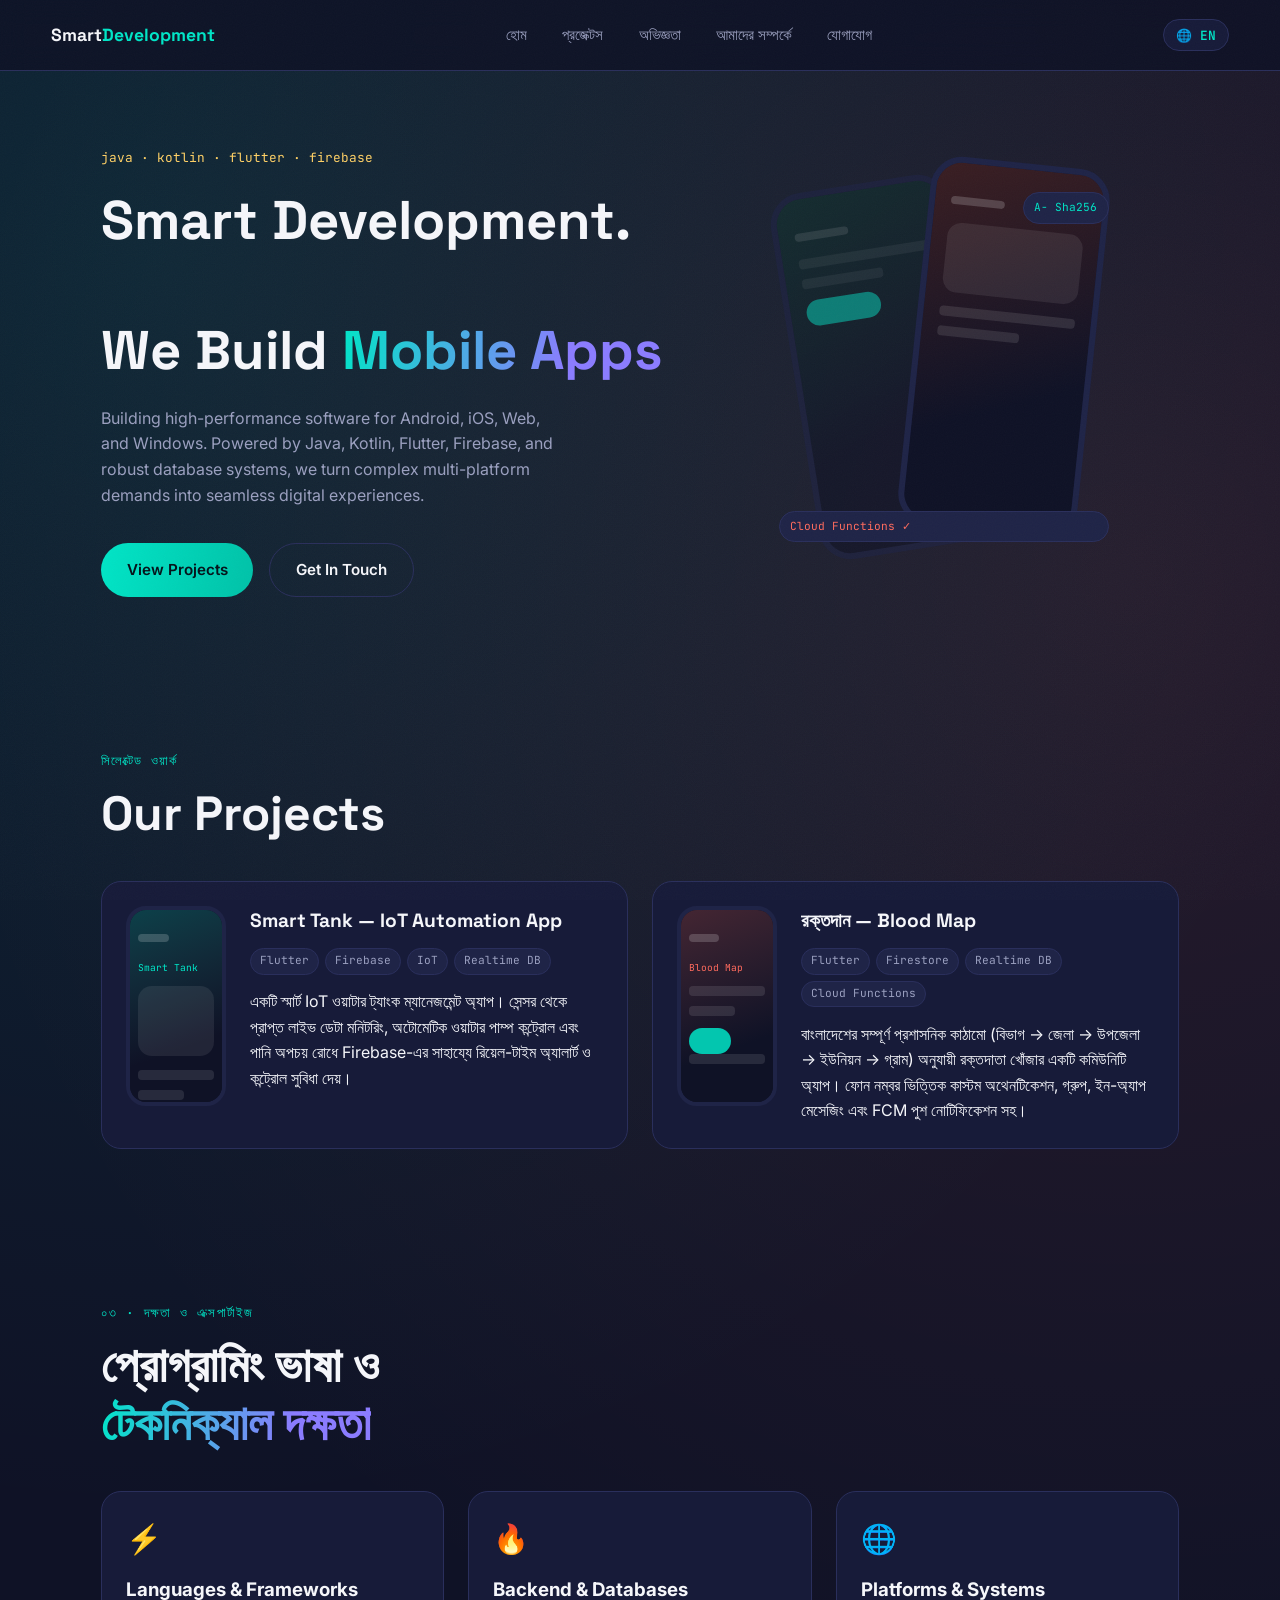
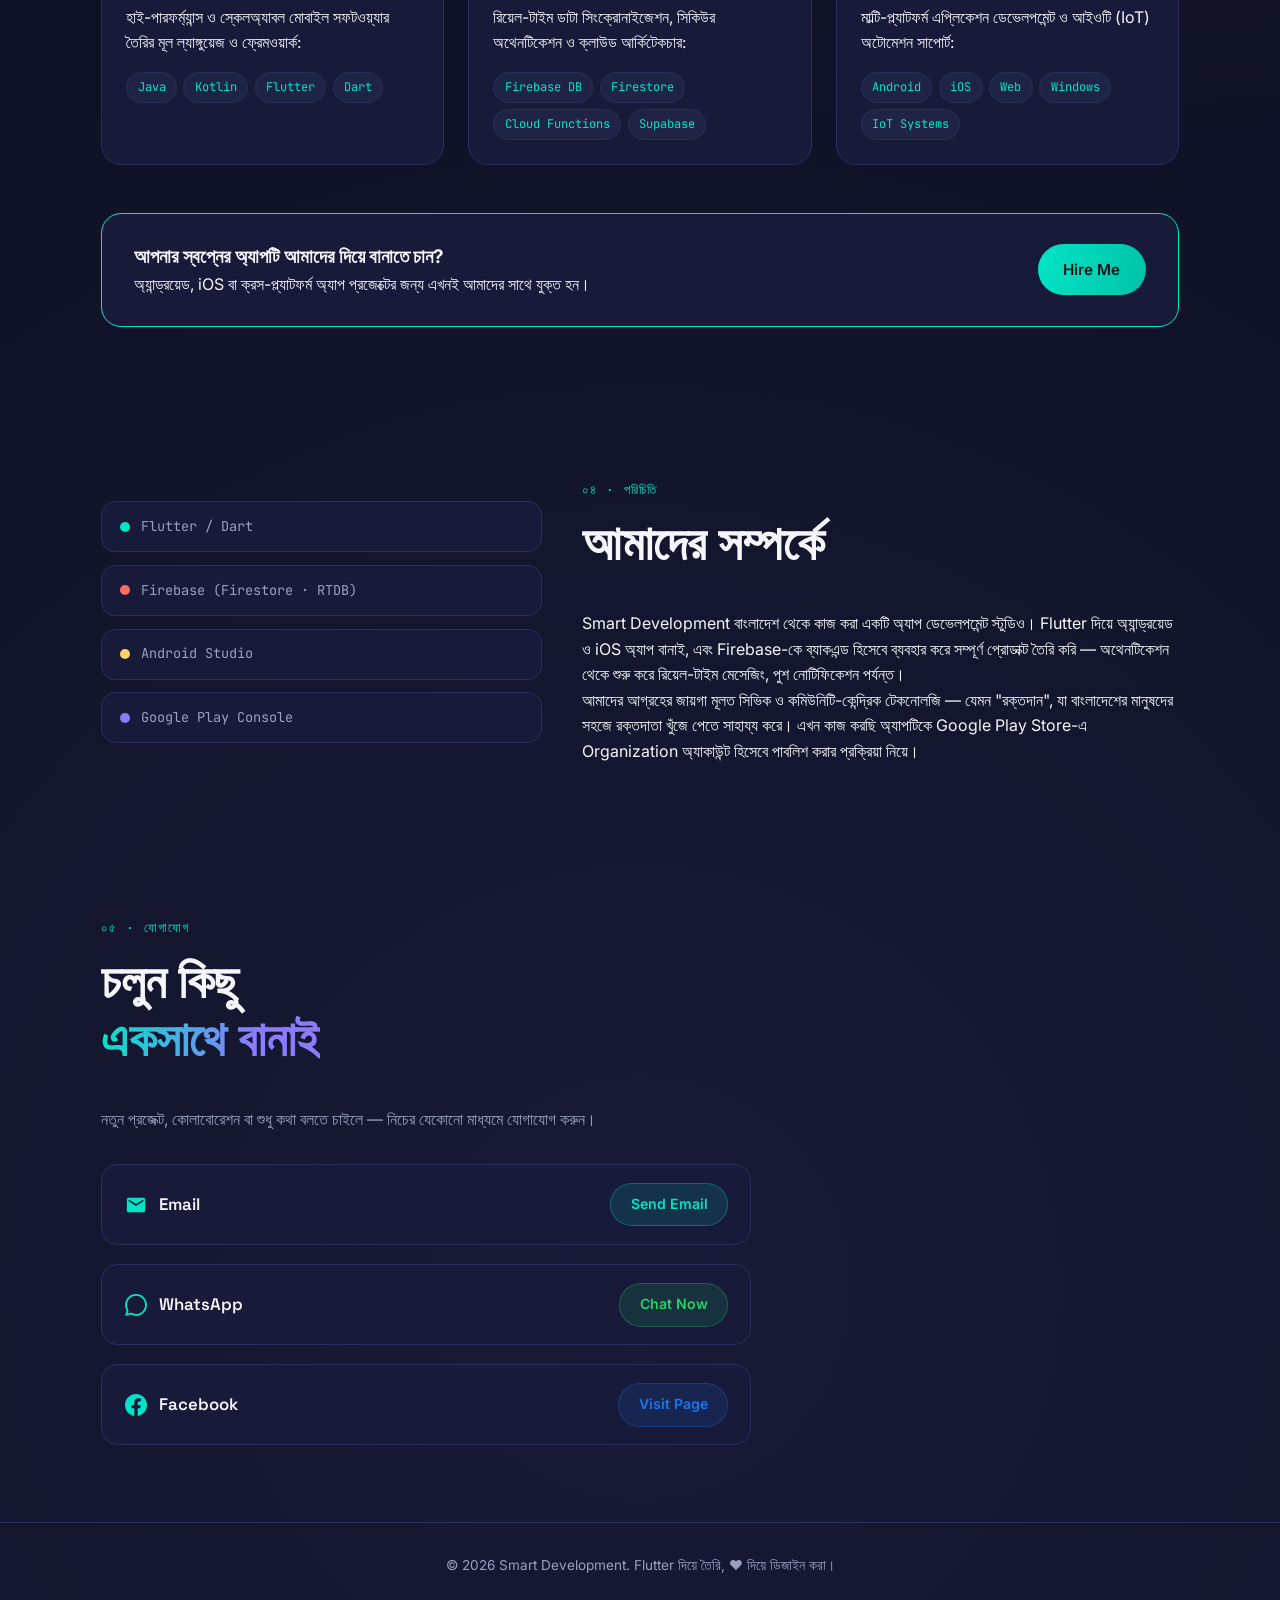
==== index.html @ 208fe7dd "Add files via upload first file upload" ====
<!DOCTYPE html>
<html lang="bn">
<head>
  <meta charset="UTF-8">
  <meta name="viewport" content="width=device-width, initial-scale=1, maximum-scale=5">
  <title>Smart Development — Flutter &amp; Mobile App Studio</title>
  <meta name="description" content="Smart Development builds Flutter apps for Android &amp; iOS with Firebase backends — including রক্তদান, a civic blood-donation app for Bangladesh.">
  
  <link rel="preconnect" href="https://fonts.googleapis.com">
  <link rel="preconnect" href="https://fonts.gstatic.com" crossorigin>
  <link href="https://fonts.googleapis.com/css2?family=Inter:wght@400;500;600&family=JetBrains+Mono:wght@400;600&family=Space+Grotesk:wght@600;700&display=swap" rel="stylesheet">
  
  <link rel="stylesheet" href="style.css">
</head>
<body>
  <div class="noise-overlay" aria-hidden="true"></div>

  <header class="site-header">
    <a href="#home" class="logo">Smart<span>Development</span></a>
    
    <nav class="nav" id="nav">
      <a href="#home" data-en="Home" data-bn="হোম">Home</a>
      <a href="#projects" data-en="Projects" data-bn="প্রজেক্টস">Projects</a>
      <a href="#experience" data-en="Experience" data-bn="অভিজ্ঞতা">Experience</a>
      <a href="#about" data-en="About" data-bn="আমাদের সম্পর্কে">About</a>
      <a href="#contact" data-en="Contact" data-bn="যোগাযোগ">Contact</a>
    </nav>

    <div class="header-actions">
      <button class="lang-btn" id="langToggle" aria-label="Toggle Language">
        🌐 <span id="langCode">BN</span>
      </button>
      <button class="nav-toggle" id="navToggle" aria-label="Open menu" aria-expanded="false">
        <span></span>
        <span></span>
        <span></span>
      </button>
    </div>
  </header>

  <main id="main-content">

    <section class="hero" id="home">
      <div class="hero-text">
        <p class="eyebrow">java · kotlin · flutter · firebase</p>
        <h1 data-en="Smart Development.&lt;br&gt;&lt;br&gt;We Build &lt;span class=&quot;accent-text&quot;&gt;Mobile Apps&lt;/span&gt;" data-bn="Smart Development.&lt;br&gt;&lt;br&gt;We Build &lt;span class=&quot;accent-text&quot;&gt;Mobile Apps&lt;/span&gt;">Smart Development.<br><br>We Build <span class="accent-text">Mobile Apps</span></h1>
        <p class="hero-sub" data-en="Building high-performance software for Android, iOS, Web, and Windows. Powered by Java, Kotlin, Flutter, Firebase, and robust database systems, we turn complex multi-platform demands into seamless digital experiences." data-bn="Building high-performance software for Android, iOS, Web, and Windows. Powered by Java, Kotlin, Flutter, Firebase, and robust database systems, we turn complex multi-platform demands into seamless digital experiences.">Building high-performance software for Android, iOS, Web, and Windows. Powered by Java, Kotlin, Flutter, Firebase, and robust database systems, we turn complex multi-platform demands into seamless digital experiences.</p>
        <div class="hero-cta">
          <a href="#projects" class="btn btn-primary" data-en="View Projects" data-bn="View Projects">View Projects</a>
          <a href="#contact" class="btn btn-ghost" data-en="Get In Touch" data-bn="Get In Touch">Get In Touch</a>
        </div>
      </div>

      <div class="hero-visual" aria-hidden="true">
        <div class="phone phone-back">
          <div class="phone-screen screen-teal">
            <div class="app-topbar"></div>
            <div class="app-row"></div>
            <div class="app-row short"></div>
            <div class="app-pill"></div>
          </div>
        </div>
        <div class="phone phone-front">
          <div class="phone-notch"></div>
          <div class="phone-screen screen-coral">
            <div class="app-topbar"></div>
            <div class="app-card"></div>
            <div class="app-row"></div>
            <div class="app-row short"></div>
          </div>
        </div>
        <div class="code-chip">A- Sha256</div>
        <div class="code-chip chip-2">Cloud Functions ✓</div>
      </div>
    </section>

    <section class="projects" id="projects">
      <p class="section-eyebrow" data-en="FEATURED WORK" data-bn="সিলেক্টেড ওয়ার্ক">সিলেক্টেড ওয়ার্ক</p>
      <h2 class="section-title" data-en="Our Projects" data-bn="Our Projects">Our Projects</h2>

      <div class="project-grid">
        <article class="project-card">
          <div class="project-phone" style="--tint:#00E5C7;">
            <div class="phone-notch small"></div>
            <div class="phone-screen">
              <div class="app-topbar"></div>
              <div class="app-title">Smart Tank</div>
              <div class="app-card"></div>
              <div class="app-row"></div>
              <div class="app-row short"></div>
            </div>
          </div>
          <div class="project-info">
            <h3>Smart Tank — IoT Automation App</h3>
            <p class="project-tags"><span>Flutter</span><span>Firebase</span><span>IoT</span><span>Realtime DB</span></p>
            <p data-en="A smart IoT water tank management app featuring live data monitoring, automatic water pump control, and real-time alerts." data-bn="একটি স্মার্ট IoT ওয়াটার ট্যাংক ম্যানেজমেন্ট অ্যাপ। সেন্সর থেকে প্রাপ্ত লাইভ ডেটা মনিটরিং, অটোমেটিক ওয়াটার পাম্প কন্ট্রোল এবং পানি অপচয় রোধে Firebase-এর সাহায্যে রিয়েল-টাইম অ্যালার্ট ও কন্ট্রোল সুবিধা দেয়।">একটি স্মার্ট IoT ওয়াটার ট্যাংক ম্যানেজমেন্ট অ্যাপ। সেন্সর থেকে প্রাপ্ত লাইভ ডেটা মনিটরিং, অটোমেটিক ওয়াটার পাম্প কন্ট্রোল এবং পানি অপচয় রোধে Firebase-এর সাহায্যে রিয়েল-টাইম অ্যালার্ট ও কন্ট্রোল সুবিধা দেয়।</p>
          </div>
        </article>

        <article class="project-card">
          <div class="project-phone" style="--tint:#FF6B5E;">
            <div class="phone-notch small"></div>
            <div class="phone-screen">
              <div class="app-topbar"></div>
              <div class="app-title">Blood Map</div>
              <div class="app-row"></div>
              <div class="app-row short"></div>
              <div class="app-pill"></div>
              <div class="app-row"></div>
            </div>
          </div>
          <div class="project-info">
            <h3>রক্তদান — Blood Map</h3>
            <p class="project-tags"><span>Flutter</span><span>Firestore</span><span>Realtime DB</span><span>Cloud Functions</span></p>
            <p data-en="A community blood donor finding app for Bangladesh with custom authentication and FCM push notifications." data-bn="বাংলাদেশের সম্পূর্ণ প্রশাসনিক কাঠামো (বিভাগ → জেলা → উপজেলা → ইউনিয়ন → গ্রাম) অনুযায়ী রক্তদাতা খোঁজার একটি কমিউনিটি অ্যাপ। ফোন নম্বর ভিত্তিক কাস্টম অথেনটিকেশন, গ্রুপ, ইন-অ্যাপ মেসেজিং এবং FCM পুশ নোটিফিকেশন সহ।">বাংলাদেশের সম্পূর্ণ প্রশাসনিক কাঠামো (বিভাগ → জেলা → উপজেলা → ইউনিয়ন → গ্রাম) অনুযায়ী রক্তদাতা খোঁজার একটি কমিউনিটি অ্যাপ। ফোন নম্বর ভিত্তিক কাস্টম অথেনটিকেশন, গ্রুপ, ইন-অ্যাপ মেসেজিং এবং FCM পুশ নোটিফিকেশন সহ।</p>
          </div>
        </article>
      </div>
    </section>

    <section class="experience" id="experience">
      <p class="section-eyebrow" data-en="OUR EXPERTISE" data-bn="০৩ · দক্ষতা ও এক্সপার্টাইজ">০৩ · দক্ষতা ও এক্সপার্টাইজ</p>
      <h2 class="section-title" data-en="Languages &amp; &lt;span class=&quot;accent-text&quot;&gt;Technical Skills&lt;/span&gt;" data-bn="প্রোগ্রামিং ভাষা ও &lt;br&gt;&lt;span class=&quot;accent-text&quot;&gt;টেকনিক্যাল দক্ষতা&lt;/span&gt;">প্রোগ্রামিং ভাষা ও <br><span class="accent-text">টেকনিক্যাল দক্ষতা</span></h2>

      <div class="skills-grid">
        <div class="skill-card">
          <div class="skill-icon">⚡</div>
          <h3>Languages &amp; Frameworks</h3>
          <p data-en="Core languages and frameworks for building high-performance, scalable mobile software:" data-bn="হাই-পারফর্ম্যান্স ও স্কেলঅ্যাবল মোবাইল সফটওয়্যার তৈরির মূল ল্যাঙ্গুয়েজ ও ফ্রেমওয়ার্ক:">হাই-পারফর্ম্যান্স ও স্কেলঅ্যাবল মোবাইল সফটওয়্যার তৈরির মূল ল্যাঙ্গুয়েজ ও ফ্রেমওয়ার্ক:</p>
          <div class="skill-tags">
            <span>Java</span>
            <span>Kotlin</span>
            <span>Flutter</span>
            <span>Dart</span>
          </div>
        </div>

        <div class="skill-card">
          <div class="skill-icon">🔥</div>
          <h3>Backend &amp; Databases</h3>
          <p data-en="Real-time data synchronization, secure authentication, and cloud architecture:" data-bn="রিয়েল-টাইম ডাটা সিংক্রোনাইজেশন, সিকিউর অথেনটিকেশন ও ক্লাউড আর্কিটেকচার:">রিয়েল-টাইম ডাটা সিংক্রোনাইজেশন, সিকিউর অথেনটিকেশন ও ক্লাউড আর্কিটেকচার:</p>
          <div class="skill-tags">
            <span>Firebase DB</span>
            <span>Firestore</span>
            <span>Cloud Functions</span>
            <span>Supabase</span>
          </div>
        </div>

        <div class="skill-card">
          <div class="skill-icon">🌐</div>
          <h3>Platforms &amp; Systems</h3>
          <p data-en="Multi-platform application development and IoT automation support:" data-bn="মাল্টি-প্ল্যাটফর্ম এপ্লিকেশন ডেভেলপমেন্ট ও আইওটি (IoT) অটোমেশন সাপোর্ট:">মাল্টি-প্ল্যাটফর্ম এপ্লিকেশন ডেভেলপমেন্ট ও আইওটি (IoT) অটোমেশন সাপোর্ট:</p>
          <div class="skill-tags">
            <span>Android</span>
            <span>iOS</span>
            <span>Web</span>
            <span>Windows</span>
            <span>IoT Systems</span>
          </div>
        </div>
      </div>

      <div class="hire-banner">
        <div class="hire-content">
          <h3 data-en="Want to build your dream app with us?" data-bn="আপনার স্বপ্নের অ্যাপটি আমাদের দিয়ে বানাতে চান?">আপনার স্বপ্নের অ্যাপটি আমাদের দিয়ে বানাতে চান?</h3>
          <p data-en="Connect with us today for Android, iOS, or cross-platform projects." data-bn="অ্যান্ড্রয়েড, iOS বা ক্রস-প্ল্যাটফর্ম অ্যাপ প্রজেক্টের জন্য এখনই আমাদের সাথে যুক্ত হন।">অ্যান্ড্রয়েড, iOS বা ক্রস-প্ল্যাটফর্ম অ্যাপ প্রজেক্টের জন্য এখনই আমাদের সাথে যুক্ত হন।</p>
        </div>
        <a href="mailto:smartstudio.support@gmail.com?subject=Project%20Inquiry%20-%20Smart%20Development" class="btn btn-primary hire-btn" data-en="Hire Me" data-bn="Hire Me">
          Hire Me
        </a>
      </div>
    </section>

    <section class="about" id="about">
      <div class="about-grid">
        <div class="about-visual" aria-hidden="true">
          <div class="stack-card"><span class="stack-dot" style="background:#00E5C7"></span> Flutter / Dart</div>
          <div class="stack-card"><span class="stack-dot" style="background:#FF6B5E"></span> Firebase (Firestore · RTDB)</div>
          <div class="stack-card"><span class="stack-dot" style="background:#FFD166"></span> Android Studio</div>
          <div class="stack-card"><span class="stack-dot" style="background:#8B7CFF"></span> Google Play Console</div>
        </div>
        <div class="about-text">
          <p class="section-eyebrow" data-en="ABOUT US" data-bn="০৪ · পরিচিতি">০৪ · পরিচিতি</p>
          <h2 class="section-title" data-en="About Us" data-bn="আমাদের সম্পর্কে">আমাদের সম্পর্কে</h2>
          <p data-en="Smart Development is an app development studio based in Bangladesh. We build Android and iOS apps with Flutter and Firebase." data-bn="Smart Development বাংলাদেশ থেকে কাজ করা একটি অ্যাপ ডেভেলপমেন্ট স্টুডিও। Flutter দিয়ে অ্যান্ড্রয়েড ও iOS অ্যাপ বানাই, এবং Firebase-কে ব্যাকএন্ড হিসেবে ব্যবহার করে সম্পূর্ণ প্রোডাক্ট তৈরি করি — অথেনটিকেশন থেকে শুরু করে রিয়েল-টাইম মেসেজিং, পুশ নোটিফিকেশন পর্যন্ত।">Smart Development বাংলাদেশ থেকে কাজ করা একটি অ্যাপ ডেভেলপমেন্ট স্টুডিও। Flutter দিয়ে অ্যান্ড্রয়েড ও iOS অ্যাপ বানাই, এবং Firebase-কে ব্যাকএন্ড হিসেবে ব্যবহার করে সম্পূর্ণ প্রোডাক্ট তৈরি করি — অথেনটিকেশন থেকে শুরু করে রিয়েল-টাইম মেসেজিং, পুশ নোটিফিকেশন পর্যন্ত।</p>
          <p data-en="Our primary focus lies in civic and community-centric technologies — such as 'Roktodan'." data-bn="আমাদের আগ্রহের জায়গা মূলত সিভিক ও কমিউনিটি-কেন্দ্রিক টেকনোলজি — যেমন &quot;রক্তদান&quot;, যা বাংলাদেশের মানুষদের সহজে রক্তদাতা খুঁজে পেতে সাহায্য করে। এখন কাজ করছি অ্যাপটিকে Google Play Store-এ Organization অ্যাকাউন্ট হিসেবে পাবলিশ করার প্রক্রিয়া নিয়ে।">আমাদের আগ্রহের জায়গা মূলত সিভিক ও কমিউনিটি-কেন্দ্রিক টেকনোলজি — যেমন "রক্তদান", যা বাংলাদেশের মানুষদের সহজে রক্তদাতা খুঁজে পেতে সাহায্য করে। এখন কাজ করছি অ্যাপটিকে Google Play Store-এ Organization অ্যাকাউন্ট হিসেবে পাবলিশ করার প্রক্রিয়া নিয়ে।</p>
        </div>
      </div>
    </section>

    <section class="contact" id="contact">
      <p class="section-eyebrow" data-en="GET IN TOUCH" data-bn="০৫ · যোগাযোগ">০৫ · যোগাযোগ</p>
      <h2 class="section-title" data-en="Let’s Build Something &lt;br&gt;&lt;span class=&quot;accent-text&quot;&gt;Together&lt;/span&gt;" data-bn="চলুন কিছু&lt;br&gt;&lt;span class=&quot;accent-text&quot;&gt;একসাথে বানাই&lt;/span&gt;">চলুন কিছু<br><span class="accent-text">একসাথে বানাই</span></h2>
      <p class="contact-sub" data-en="Got a new project, collaboration idea, or just want to say hi? Feel free to reach out via any channel below." data-bn="নতুন প্রজেক্ট, কোলাবোরেশন বা শুধু কথা বলতে চাইলে — নিচের যেকোনো মাধ্যমে যোগাযোগ করুন।">নতুন প্রজেক্ট, কোলাবোরেশন বা শুধু কথা বলতে চাইলে — নিচের যেকোনো মাধ্যমে যোগাযোগ করুন।</p>

      <div class="contact-links">
        <div class="contact-card">
          <div class="contact-info">
            <svg class="contact-icon" viewBox="0 0 24 24"><path d="M20 4H4c-1.1 0-1.99.9-1.99 2L2 18c0 1.1.9 2 2 2h16c1.1 0 2-.9 2-2V6c0-1.1-.9-2-2-2zm0 4l-8 5-8-5V6l8 5 8-5v2z"/></svg>
            <span>Email</span>
          </div>
          <a href="mailto:smartstudio.support@gmail.com" class="action-btn email-btn" target="_blank" rel="noopener">
            Send Email
          </a>
        </div>

        <div class="contact-card">
          <div class="contact-info">
            <svg class="contact-icon" viewBox="0 0 24 24"><path d="M.057 24l1.687-6.163c-1.041-1.804-1.588-3.849-1.587-5.946.003-6.556 5.338-11.891 11.893-11.891 3.181.001 6.167 1.24 8.413 3.488 2.245 2.248 3.481 5.236 3.48 8.414-.003 6.557-5.338 11.892-11.893 11.892-1.99-.001-3.951-.5-5.688-1.448l-6.305 1.654zm6.597-3.807c1.676.995 3.276 1.591 5.392 1.592 5.448 0 9.886-4.434 9.889-9.885.002-5.462-4.415-9.89-9.881-9.892-5.452 0-9.887 4.434-9.889 9.884-.001 2.225.651 3.891 1.746 5.634l-.999 3.648 3.842-1.001z"/></svg>
            <span>WhatsApp</span>
          </div>
          <a href="https://wa.me/8801729418054" class="action-btn wa-btn" target="_blank" rel="noopener">
            Chat Now
          </a>
        </div>

        <div class="contact-card">
          <div class="contact-info">
            <svg class="contact-icon" viewBox="0 0 24 24"><path d="M24 12.073c0-6.627-5.373-12-12-12s-12 5.373-12 12c0 5.99 4.388 10.954 10.125 11.854v-8.385H7.078v-3.47h3.047V9.43c0-3.007 1.792-4.669 4.533-4.669 1.312 0 2.686.235 2.686.235v2.953H15.83c-1.491 0-1.956.925-1.956 1.874v2.25h3.328l-.532 3.47h-2.796v8.385C19.612 23.027 24 18.062 24 12.073z"/></svg>
            <span>Facebook</span>
          </div>
          <a href="https://www.facebook.com/share/1EYx3hFNJM/" class="action-btn fb-btn" target="_blank" rel="noopener">
            Visit Page
          </a>
        </div>
      </div>
    </section>

  </main>

  <footer class="site-footer">
    <p>© <span id="year">2026</span> Smart Development. Flutter দিয়ে তৈরি, ❤️ দিয়ে ডিজাইন করা।</p>
  </footer>

  <script src="script.js"></script>
</body>
</html>
---- style.css ----
:root {
  --bg: #0F1226;
  --surface: #171B39;
  --surface-2: #1F2447;
  --border: #2A2F5C;
  --teal: #00E5C7;
  --coral: #FF6B5E;
  --amber: #FFD166;
  --purple: #8B7CFF;
  --text: #F5F6FA;
  --text-muted: #9BA0C0;
  --font-display: 'Space Grotesk', sans-serif;
  --font-body: 'Inter', sans-serif;
  --font-mono: 'JetBrains Mono', monospace;
  --max-width: 1180px;
  --radius: 20px;
}

* { box-sizing: border-box; margin: 0; padding: 0; }
html { scroll-behavior: smooth; overflow-x: hidden; }

body {
  background: var(--bg);
  color: var(--text);
  font-family: var(--font-body);
  line-height: 1.6;
  overflow-x: hidden;
  width: 100%;
  background-image:
    radial-gradient(circle at 12% 8%, rgba(0,229,199,0.10), transparent 40%),
    radial-gradient(circle at 88% 18%, rgba(255,107,94,0.10), transparent 42%),
    radial-gradient(circle at 50% 90%, rgba(139,124,255,0.08), transparent 45%);
}

a { color: inherit; text-decoration: none; }
::selection { background: var(--teal); color: var(--bg); }

.noise-overlay {
  position: fixed; inset: 0; pointer-events: none; z-index: 999; opacity: 0.025;
  background-image: url("data:image/svg+xml,%3Csvg xmlns='http://www.w3.org/2000/svg' width='100' height='100'%3E%3Cfilter id='n'%3E%3CfeTurbulence type='fractalNoise' baseFrequency='0.9' numOctaves='2' stitchTiles='stitch'/%3E%3C/filter%3E%3Crect width='100%25' height='100%25' filter='url(%23n)'/%3E%3C/svg%3E");
}

.section-eyebrow { font-family: var(--font-mono); font-size: 0.8rem; letter-spacing: 0.08em; color: var(--teal); margin-bottom: 0.9rem; }
.section-title { font-family: var(--font-display); font-weight: 700; font-size: clamp(1.8rem, 4.2vw, 3rem); line-height: 1.2; margin-bottom: 2.4rem; }
.accent-text { background: linear-gradient(100deg, var(--teal), var(--purple) 70%); -webkit-background-clip: text; background-clip: text; color: transparent; }

/* HEADER */
.site-header {
  position: sticky; top: 0; z-index: 100; display: flex; align-items: center; justify-content: space-between;
  padding: 1.2rem clamp(1rem, 4vw, 4rem); background: rgba(15, 18, 38, 0.85); backdrop-filter: blur(14px); border-bottom: 1px solid var(--border);
}
.logo { font-family: var(--font-display); font-weight: 700; font-size: clamp(0.95rem, 3vw, 1.1rem); }
.logo span { color: var(--teal); }
.nav { display: flex; gap: 2.2rem; }
.nav a { font-size: 0.95rem; color: var(--text-muted); transition: color 0.2s; }
.nav a:hover { color: var(--text); }

.header-actions { display: flex; align-items: center; gap: 0.75rem; }
.lang-btn {
  background: var(--surface); border: 1px solid var(--border); color: var(--teal);
  font-family: var(--font-mono); font-size: 0.8rem; font-weight: 600; padding: 0.4rem 0.75rem; border-radius: 100px; cursor: pointer;
}
.nav-toggle {
  display: none; flex-direction: column; justify-content: center; gap: 5px; width: 38px; height: 38px; background: none; border: 1px solid var(--border); border-radius: 10px; cursor: pointer;
}
.nav-toggle span { display: block; width: 18px; height: 2px; margin: 0 auto; background: var(--text); }

/* HERO */
.hero { display: grid; grid-template-columns: 1.1fr 0.9fr; align-items: center; gap: 2rem; max-width: var(--max-width); margin: 0 auto; padding: clamp(2.5rem, 6vw, 6rem) clamp(1rem, 4vw, 4rem); }
.eyebrow { font-family: var(--font-mono); font-size: 0.8rem; color: var(--amber); margin-bottom: 1.2rem; }
.hero h1 { font-family: var(--font-display); font-weight: 700; font-size: clamp(1.8rem, 4.5vw, 3.4rem); line-height: 1.2; margin-bottom: 1.4rem; }
.hero-sub { color: var(--text-muted); font-size: 1rem; max-width: 46ch; margin-bottom: 2.2rem; }
.hero-cta { display: flex; gap: 1rem; flex-wrap: wrap; }

.btn { display: inline-flex; align-items: center; justify-content: center; padding: 0.85rem 1.6rem; border-radius: 100px; font-weight: 600; font-size: 0.95rem; }
.btn-primary { background: linear-gradient(100deg, var(--teal), #00c2a8); color: #05131A; }
.btn-ghost { border: 1px solid var(--border); color: var(--text); }

.hero-visual { position: relative; height: 420px; width: 100%; max-width: 320px; justify-self: center; }
.phone { position: absolute; width: 180px; height: 370px; border-radius: 32px; background: var(--surface); border: 6px solid var(--surface-2); overflow: hidden; }
.phone-back { top: 20px; left: 10px; transform: rotate(-9deg); opacity: 0.55; }
.phone-front { top: 0; right: 10px; transform: rotate(6deg); }
.phone-notch { position: absolute; top: 10px; left: 50%; transform: translateX(-50%); width: 60px; height: 16px; background: var(--surface-2); border-radius: 100px; }
.phone-screen { position: absolute; inset: 0; padding: 34px 16px 16px; }
.screen-teal { background: linear-gradient(160deg, #10362F, #0F1226 65%); }
.screen-coral { background: linear-gradient(160deg, #3A1E22, #0F1226 65%); }
.app-topbar { width: 40%; height: 8px; border-radius: 4px; background: rgba(255,255,255,0.18); margin-bottom: 18px; }
.app-row { width: 100%; height: 10px; border-radius: 4px; background: rgba(255,255,255,0.10); margin-bottom: 10px; }
.app-row.short { width: 60%; }
.app-pill { width: 55%; height: 26px; border-radius: 100px; background: var(--teal); opacity: 0.85; margin-top: 12px; }
.app-card { width: 100%; height: 70px; border-radius: 14px; background: rgba(255,255,255,0.08); margin-bottom: 14px; }
.code-chip { position: absolute; font-family: var(--font-mono); font-size: 0.7rem; background: var(--surface-2); border: 1px solid var(--border); padding: 0.35rem 0.65rem; border-radius: 100px; color: var(--teal); top: 30px; right: -5px; }
.chip-2 { top: auto; bottom: 40px; left: -5px; color: var(--coral); }

/* SECTIONS */
.projects, .experience, .about, .contact { max-width: var(--max-width); margin: 0 auto; padding: clamp(2.5rem, 6vw, 5rem) clamp(1rem, 4vw, 4rem); }
.project-grid { display: grid; grid-template-columns: repeat(2, 1fr); gap: 1.5rem; }
.project-card { display: flex; gap: 1.5rem; background: var(--surface); border: 1px solid var(--border); border-radius: var(--radius); padding: 1.5rem; }
.project-phone { position: relative; flex: 0 0 100px; height: 200px; border-radius: 20px; background: #0F1226; border: 4px solid var(--surface-2); overflow: hidden; }
.project-phone .phone-screen { background: linear-gradient(160deg, color-mix(in srgb, var(--tint) 22%, #0F1226), #0F1226 70%); padding: 24px 8px 8px; }
.project-phone .app-title { font-family: var(--font-mono); font-size: 0.6rem; color: var(--tint); margin-bottom: 10px; }
.project-info h3 { font-family: var(--font-display); font-size: 1.2rem; margin-bottom: 0.7rem; }
.project-tags { display: flex; flex-wrap: wrap; gap: 0.4rem; margin-bottom: 0.9rem; }
.project-tags span { font-family: var(--font-mono); font-size: 0.7rem; background: var(--surface-2); border: 1px solid var(--border); padding: 0.2rem 0.55rem; border-radius: 100px; color: var(--text-muted); }

.skills-grid { display: grid; grid-template-columns: repeat(auto-fit, minmax(260px, 1fr)); gap: 1.5rem; margin-bottom: 3rem; }
.skill-card { background: var(--surface); border: 1px solid var(--border); border-radius: var(--radius); padding: 1.5rem; }
.skill-icon { font-size: 1.8rem; margin-bottom: 0.8rem; }
.skill-tags { display: flex; flex-wrap: wrap; gap: 0.4rem; margin-top: 1rem; }
.skill-tags span { font-family: var(--font-mono); font-size: 0.75rem; background: var(--surface-2); border: 1px solid var(--border); padding: 0.3rem 0.65rem; border-radius: 100px; color: var(--teal); }

.hire-banner { display: flex; align-items: center; justify-content: space-between; gap: 1.5rem; background: var(--surface); border: 1px solid var(--teal); border-radius: var(--radius); padding: 1.75rem 2rem; }

.about-grid { display: grid; grid-template-columns: 0.85fr 1.15fr; gap: 2.5rem; align-items: center; }
.about-visual { display: grid; gap: 0.8rem; }
.stack-card { display: flex; align-items: center; gap: 0.7rem; background: var(--surface); border: 1px solid var(--border); border-radius: 14px; padding: 0.85rem 1.1rem; font-family: var(--font-mono); font-size: 0.85rem; color: var(--text-muted); }
.stack-dot { width: 10px; height: 10px; border-radius: 50%; }

/* CONTACT */
.contact-sub { color: var(--text-muted); max-width: 55ch; margin-bottom: 2rem; }
.contact-links { display: flex; flex-direction: column; gap: 1.2rem; max-width: 650px; }
.contact-card { display: flex; align-items: center; justify-content: space-between; padding: 1.1rem 1.4rem; background: var(--surface); border: 1px solid var(--border); border-radius: 16px; }
.contact-info { display: flex; align-items: center; gap: 0.8rem; font-family: var(--font-display); font-size: 1.05rem; font-weight: 600; }
.contact-icon { width: 22px; height: 22px; fill: var(--teal); }
.action-btn { display: inline-flex; align-items: center; justify-content: center; padding: 0.6rem 1.2rem; font-size: 0.88rem; font-weight: 600; border-radius: 100px; }
.email-btn { background: rgba(0, 229, 199, 0.12); color: var(--teal); border: 1px solid rgba(0, 229, 199, 0.3); }
.wa-btn { background: rgba(37, 211, 102, 0.12); color: #25D366; border: 1px solid rgba(37, 211, 102, 0.3); }
.fb-btn { background: rgba(24, 119, 242, 0.12); color: #1877F2; border: 1px solid rgba(24, 119, 242, 0.3); }

.site-footer { text-align: center; padding: 2rem 1rem; color: var(--text-muted); font-size: 0.85rem; border-top: 1px solid var(--border); }

/* RESPONSIVE */
@media (max-width: 900px) {
  .nav { position: absolute; top: 100%; left: 0; right: 0; flex-direction: column; background: rgba(15,18,38,0.98); border-bottom: 1px solid var(--border); padding: 1.5rem; display: none; }
  .nav.open { display: flex; }
  .nav-toggle { display: flex; }
  .hero { grid-template-columns: 1fr; }
  .project-grid, .about-grid { grid-template-columns: 1fr; }
  .hire-banner { flex-direction: column; text-align: center; }
}
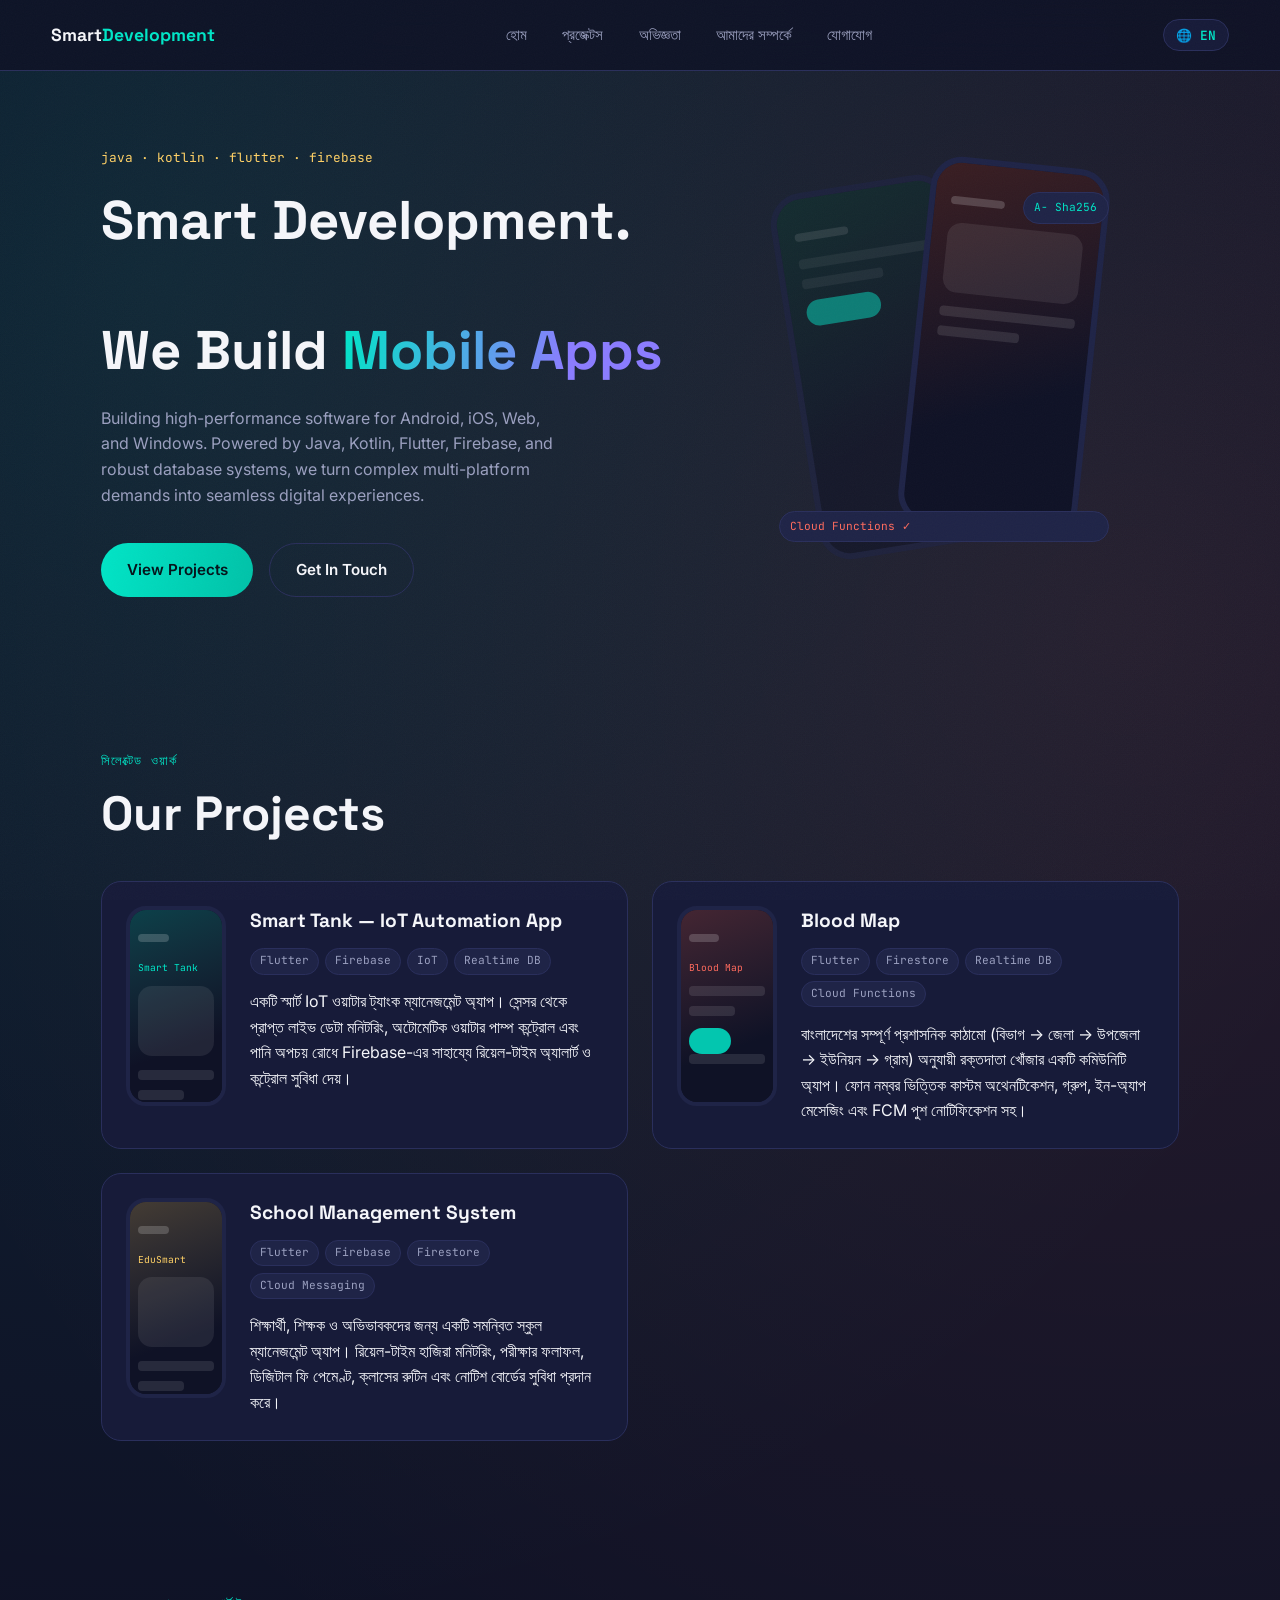
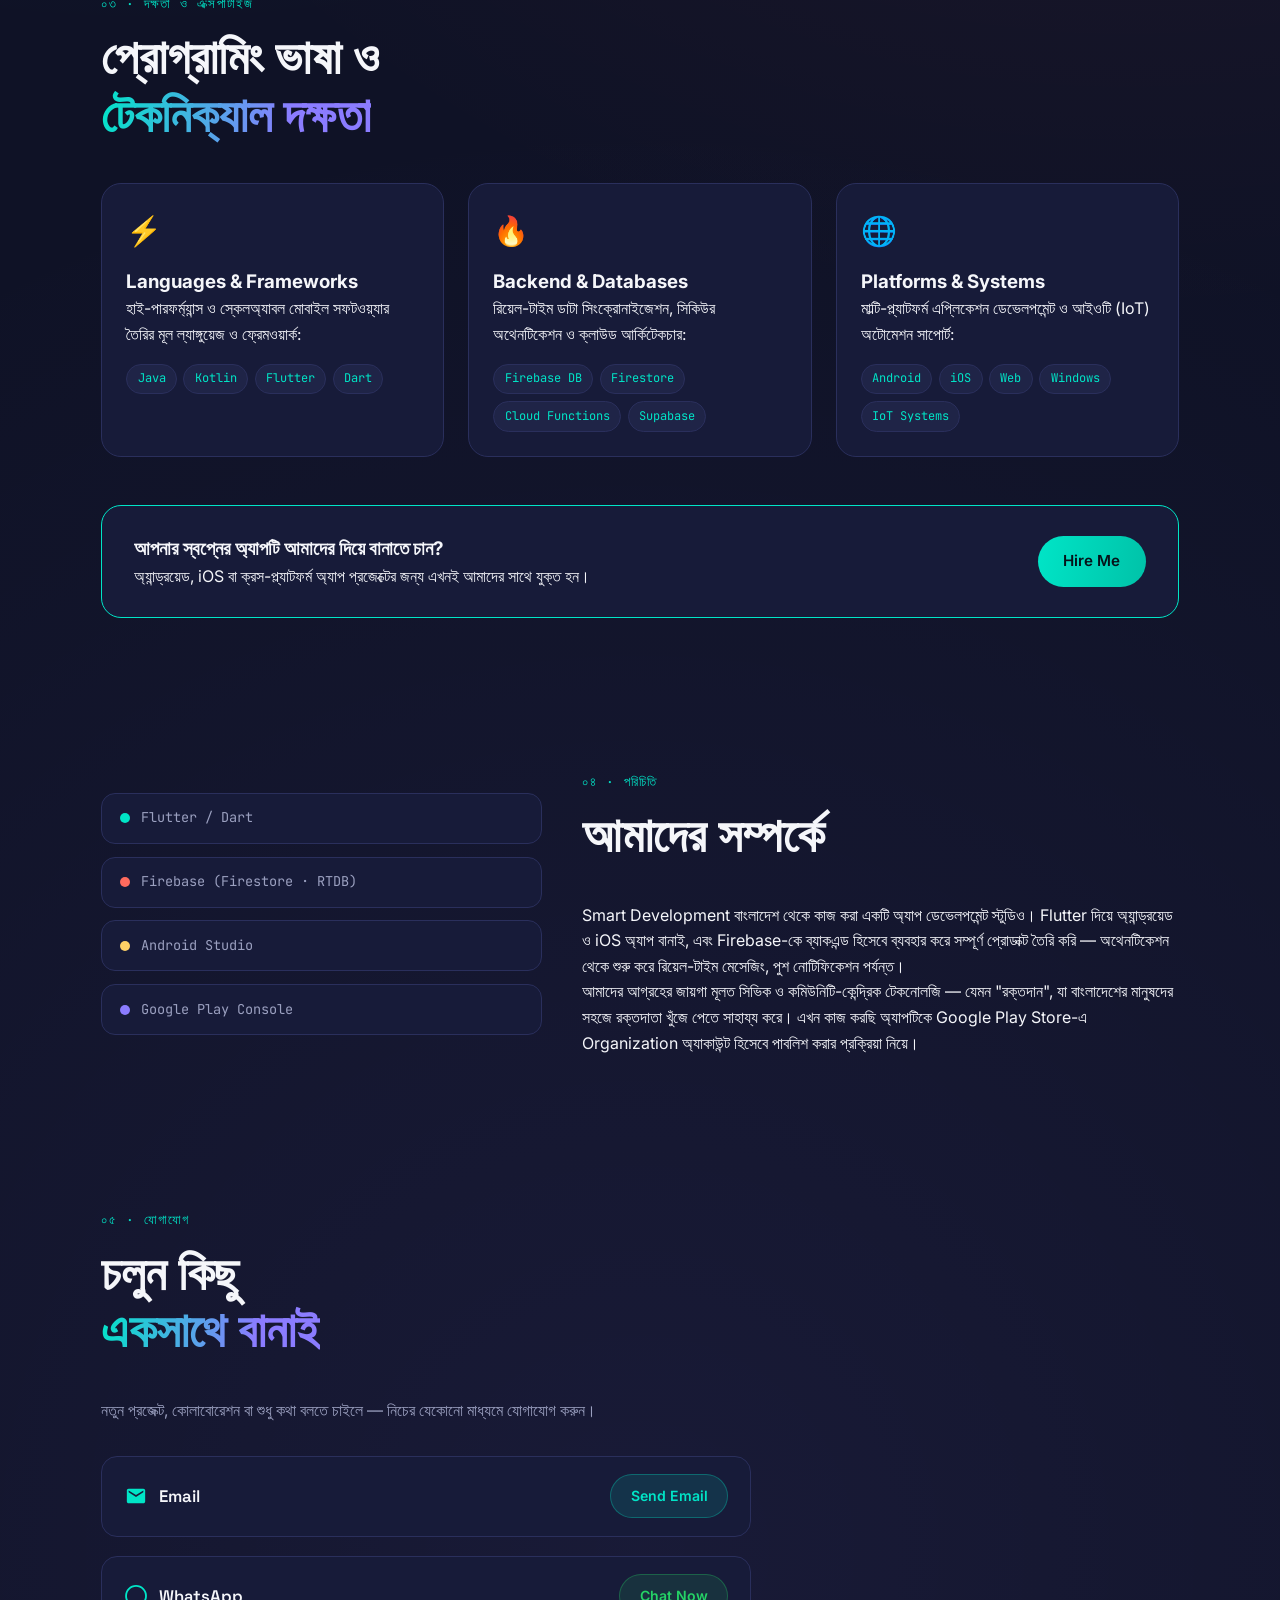
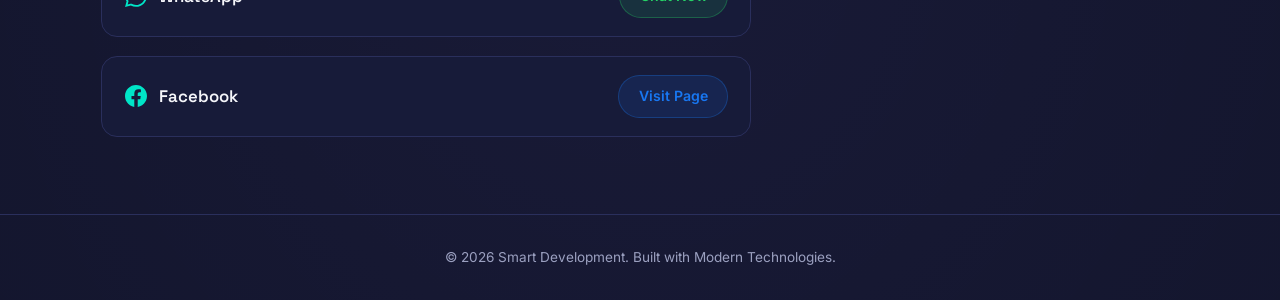
==== commit c8a02933: "Add files via upload" ====
--- a/index.html
+++ b/index.html
@@ -74,6 +74,8 @@
       </div>
     </section>
 
+    
+
     <section class="projects" id="projects">
       <p class="section-eyebrow" data-en="FEATURED WORK" data-bn="সিলেক্টেড ওয়ার্ক">সিলেক্টেড ওয়ার্ক</p>
       <h2 class="section-title" data-en="Our Projects" data-bn="Our Projects">Our Projects</h2>
@@ -110,11 +112,30 @@
             </div>
           </div>
           <div class="project-info">
-            <h3>রক্তদান — Blood Map</h3>
+            <h3>Blood Map</h3>
             <p class="project-tags"><span>Flutter</span><span>Firestore</span><span>Realtime DB</span><span>Cloud Functions</span></p>
             <p data-en="A community blood donor finding app for Bangladesh with custom authentication and FCM push notifications." data-bn="বাংলাদেশের সম্পূর্ণ প্রশাসনিক কাঠামো (বিভাগ → জেলা → উপজেলা → ইউনিয়ন → গ্রাম) অনুযায়ী রক্তদাতা খোঁজার একটি কমিউনিটি অ্যাপ। ফোন নম্বর ভিত্তিক কাস্টম অথেনটিকেশন, গ্রুপ, ইন-অ্যাপ মেসেজিং এবং FCM পুশ নোটিফিকেশন সহ।">বাংলাদেশের সম্পূর্ণ প্রশাসনিক কাঠামো (বিভাগ → জেলা → উপজেলা → ইউনিয়ন → গ্রাম) অনুযায়ী রক্তদাতা খোঁজার একটি কমিউনিটি অ্যাপ। ফোন নম্বর ভিত্তিক কাস্টম অথেনটিকেশন, গ্রুপ, ইন-অ্যাপ মেসেজিং এবং FCM পুশ নোটিফিকেশন সহ।</p>
           </div>
         </article>
+
+        <article class="project-card">
+  <div class="project-phone" style="--tint:#FFD166;">
+    <div class="phone-notch small"></div>
+    <div class="phone-screen">
+      <div class="app-topbar"></div>
+      <div class="app-title">EduSmart</div>
+      <div class="app-card"></div>
+      <div class="app-row"></div>
+      <div class="app-row short"></div>
+    </div>
+  </div>
+  <div class="project-info">
+    <h3>School Management System</h3>
+    <p class="project-tags"><span>Flutter</span><span>Firebase</span><span>Firestore</span><span>Cloud Messaging</span></p>
+    <p data-en="An all-in-one school management app for tracking student attendance, exam results, fee collection, routine, and instant parent-teacher notifications." data-bn="শিক্ষার্থী, শিক্ষক ও অভিভাবকদের জন্য একটি সমন্বিত স্কুল ম্যানেজমেন্ট অ্যাপ। রিয়েল-টাইম হাজিরা মনিটরিং, পরীক্ষার ফলাফল, ডিজিটাল ফি পেমেণ্ট, ক্লাসের রুটিন এবং নোটিশ বোর্ডের সুবিধা প্রদান করে।">শিক্ষার্থী, শিক্ষক ও অভিভাবকদের জন্য একটি সমন্বিত স্কুল ম্যানেজমেন্ট অ্যাপ। রিয়েল-টাইম হাজিরা মনিটরিং, পরীক্ষার ফলাফল, ডিজিটাল ফি পেমেণ্ট, ক্লাসের রুটিন এবং নোটিশ বোর্ডের সুবিধা প্রদান করে।</p>
+  </div>
+</article>
+
       </div>
     </section>
 
@@ -230,8 +251,9 @@
   </main>
 
   <footer class="site-footer">
-    <p>© <span id="year">2026</span> Smart Development. Flutter দিয়ে তৈরি, ❤️ দিয়ে ডিজাইন করা।</p>
-  </footer>
+  <p>© <span id="year">2026</span> Smart Development. Built with Modern Technologies.</p>
+</footer>
+
 
   <script src="script.js"></script>
 </body>
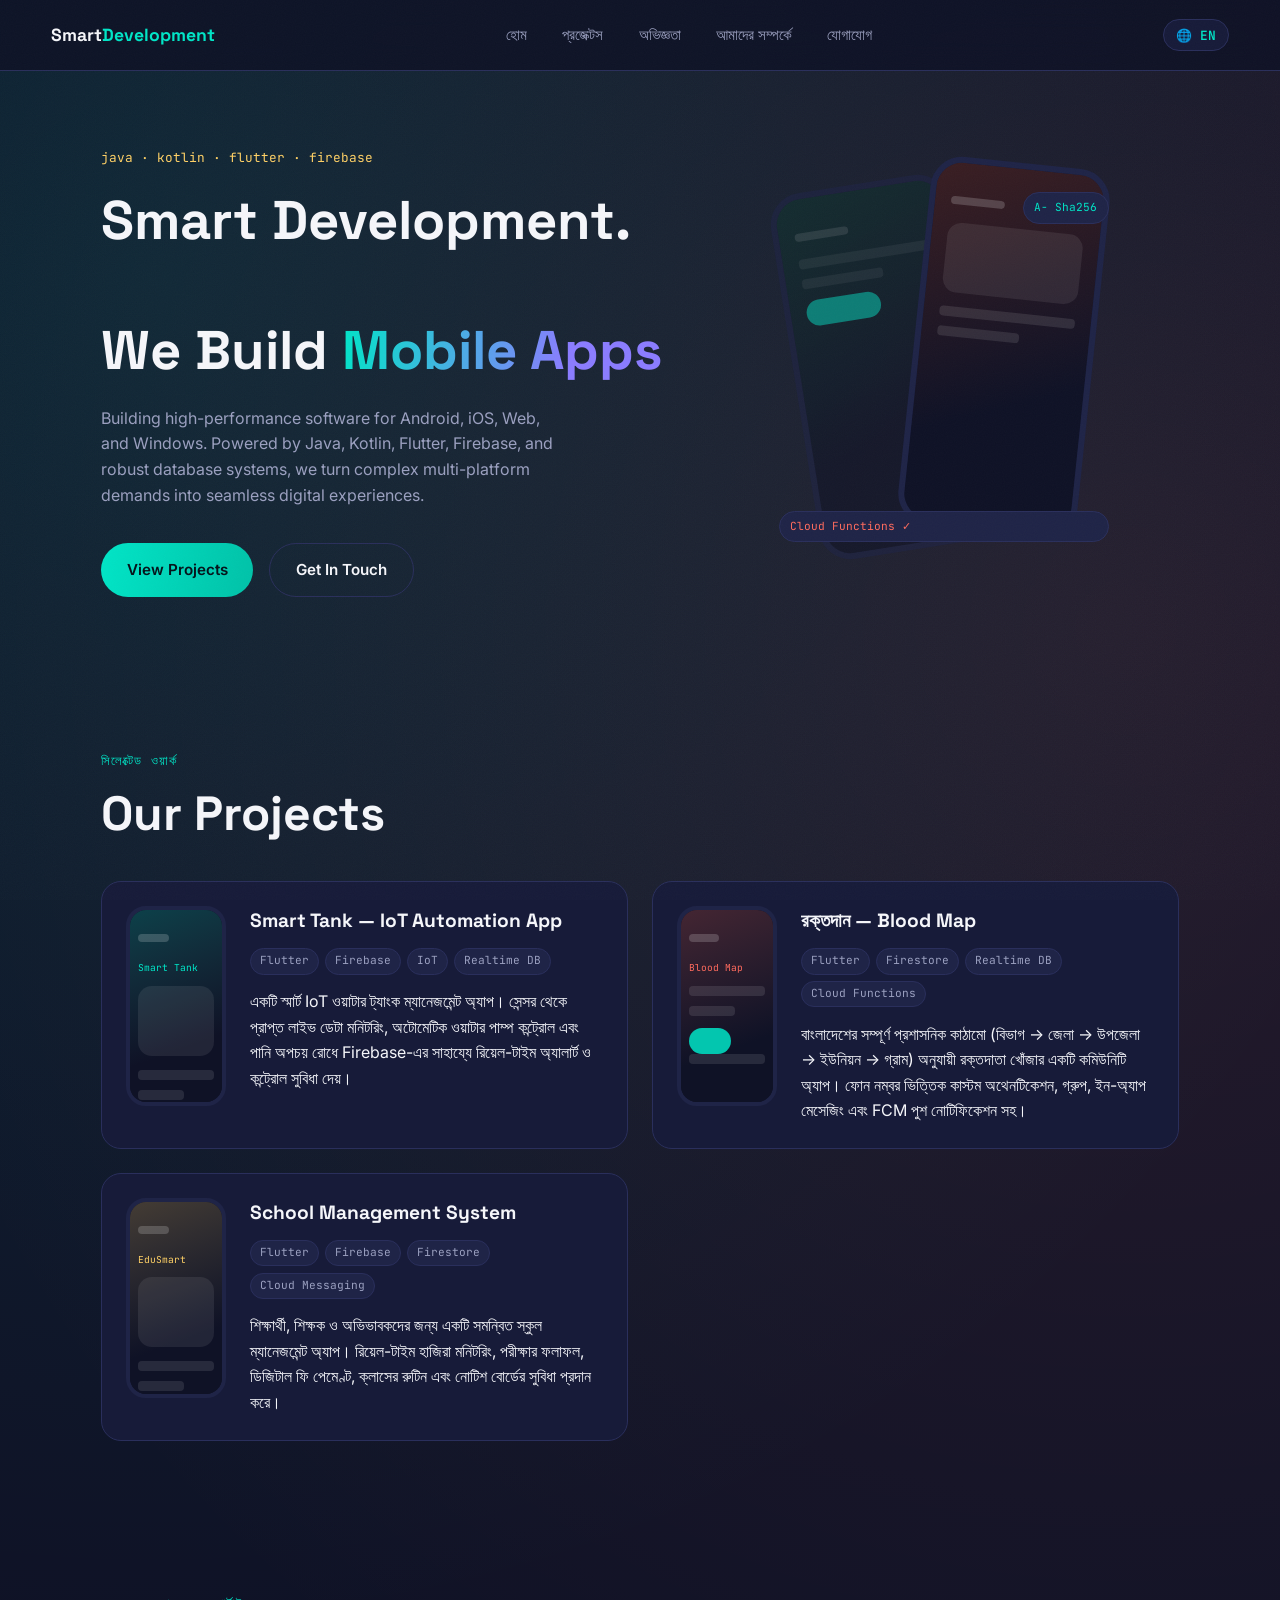
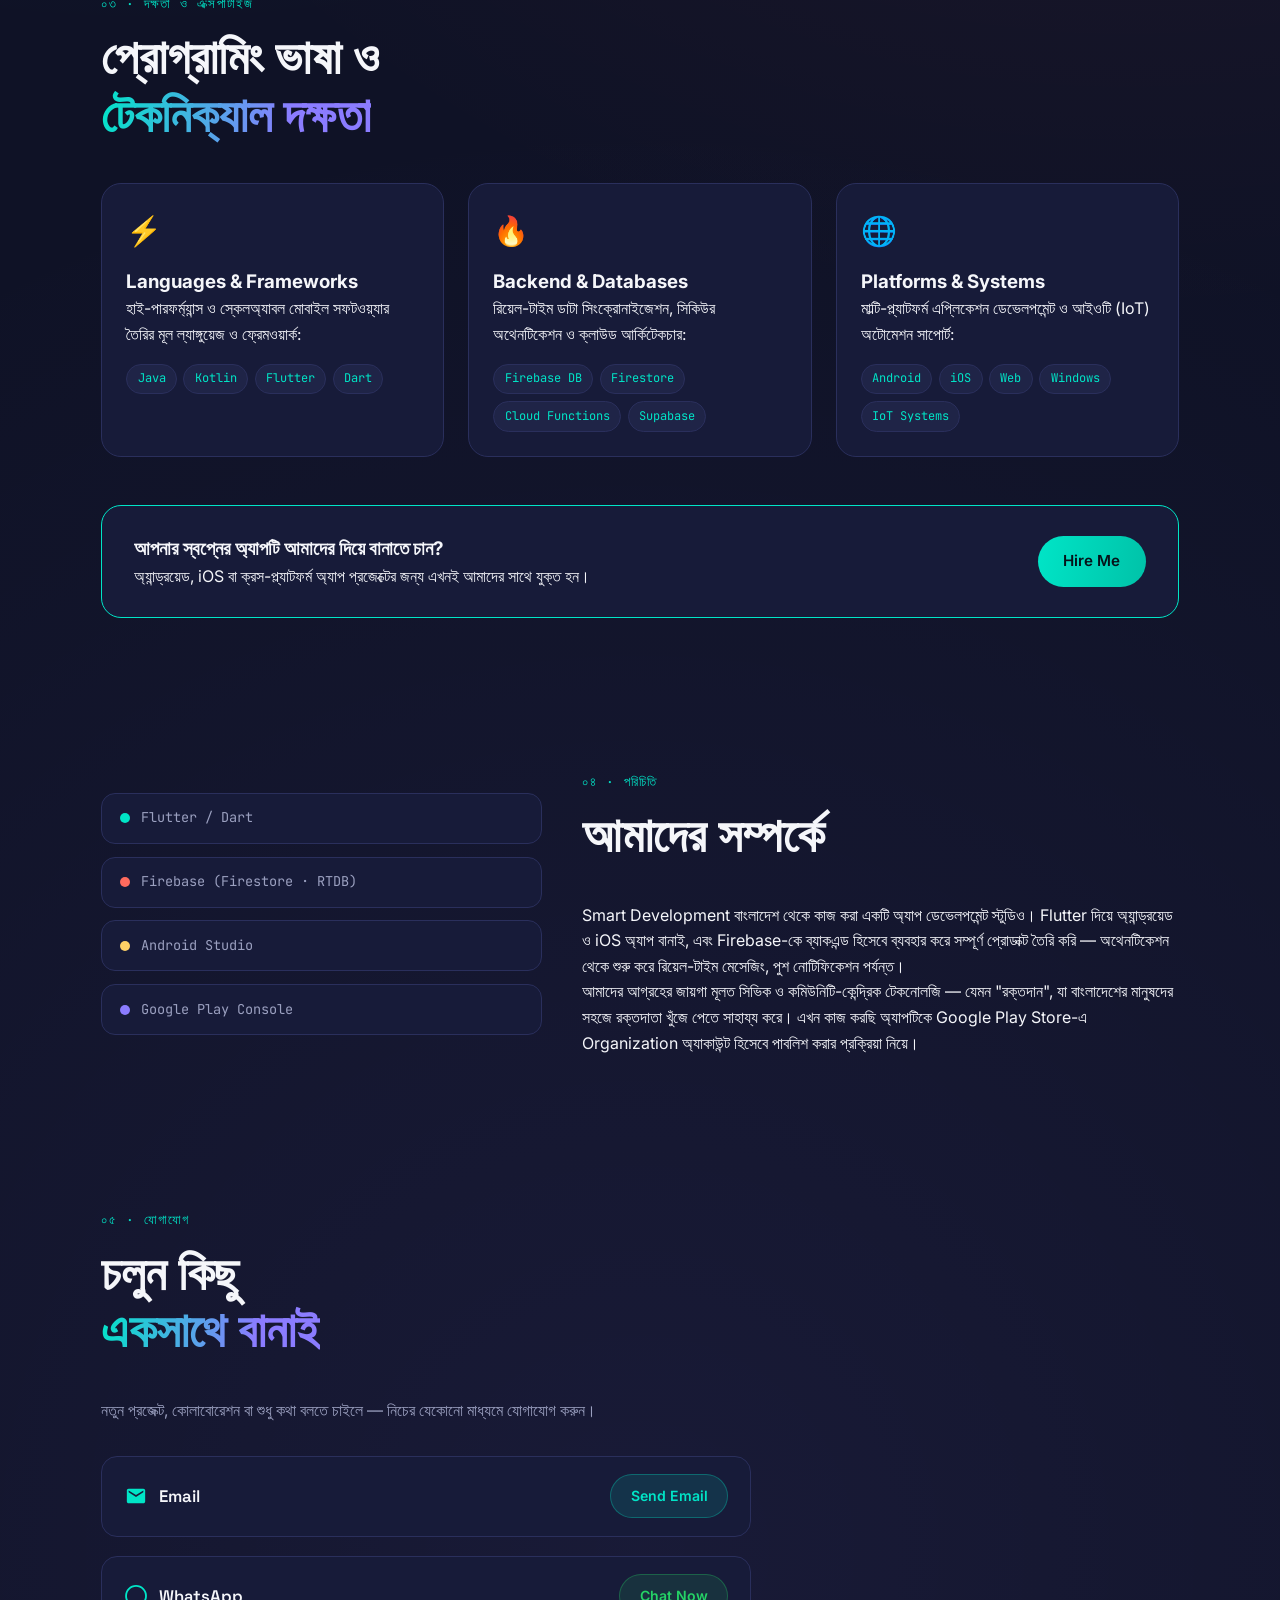
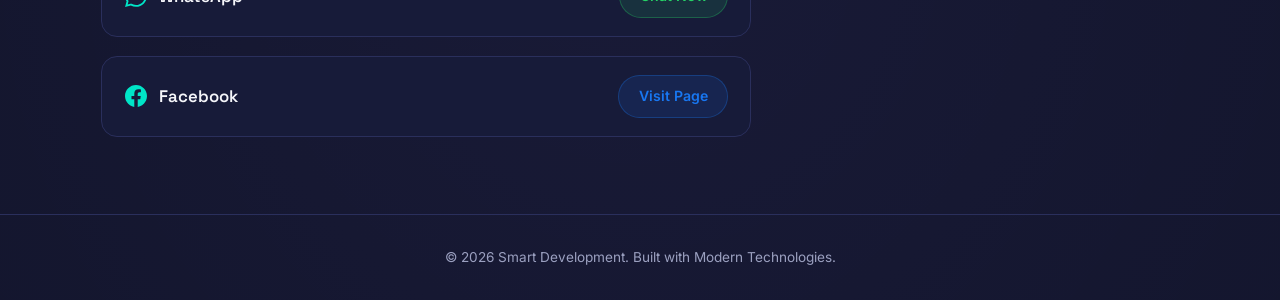
==== commit cd24d42a: "Update Blood Map project card in index.html Replaced the old Blood Map project card with a new one t" ====
--- a/index.html
+++ b/index.html
@@ -3,7 +3,7 @@
 <head>
   <meta charset="UTF-8">
   <meta name="viewport" content="width=device-width, initial-scale=1, maximum-scale=5">
-  <title>Smart Development — Flutter &amp; Mobile App Studio</title>
+  <title>Smart Development — Cross-Platform App Studio (Android, iOS &amp; Windows)</title>
   <meta name="description" content="Smart Development builds Flutter apps for Android &amp; iOS with Firebase backends — including রক্তদান, a civic blood-donation app for Bangladesh.">
   
   <link rel="preconnect" href="https://fonts.googleapis.com">
@@ -99,24 +99,28 @@
           </div>
         </article>
 
-        <article class="project-card">
-          <div class="project-phone" style="--tint:#FF6B5E;">
-            <div class="phone-notch small"></div>
-            <div class="phone-screen">
-              <div class="app-topbar"></div>
-              <div class="app-title">Blood Map</div>
-              <div class="app-row"></div>
-              <div class="app-row short"></div>
-              <div class="app-pill"></div>
-              <div class="app-row"></div>
-            </div>
-          </div>
-          <div class="project-info">
-            <h3>Blood Map</h3>
-            <p class="project-tags"><span>Flutter</span><span>Firestore</span><span>Realtime DB</span><span>Cloud Functions</span></p>
-            <p data-en="A community blood donor finding app for Bangladesh with custom authentication and FCM push notifications." data-bn="বাংলাদেশের সম্পূর্ণ প্রশাসনিক কাঠামো (বিভাগ → জেলা → উপজেলা → ইউনিয়ন → গ্রাম) অনুযায়ী রক্তদাতা খোঁজার একটি কমিউনিটি অ্যাপ। ফোন নম্বর ভিত্তিক কাস্টম অথেনটিকেশন, গ্রুপ, ইন-অ্যাপ মেসেজিং এবং FCM পুশ নোটিফিকেশন সহ।">বাংলাদেশের সম্পূর্ণ প্রশাসনিক কাঠামো (বিভাগ → জেলা → উপজেলা → ইউনিয়ন → গ্রাম) অনুযায়ী রক্তদাতা খোঁজার একটি কমিউনিটি অ্যাপ। ফোন নম্বর ভিত্তিক কাস্টম অথেনটিকেশন, গ্রুপ, ইন-অ্যাপ মেসেজিং এবং FCM পুশ নোটিফিকেশন সহ।</p>
-          </div>
-        </article>
+        <!-- Project 2: Blood Map -->
+<a href="http://www.smartdevelopment.bd/blood_map/" class="project-card-link" target="_blank" rel="noopener noreferrer">
+  <article class="project-card">
+    <div class="project-phone" style="--tint:#FF6B5E;">
+      <div class="phone-notch small"></div>
+      <div class="phone-screen">
+        <div class="app-topbar"></div>
+        <div class="app-title">Blood Map</div>
+        <div class="app-row"></div>
+        <div class="app-row short"></div>
+        <div class="app-pill"></div>
+        <div class="app-row"></div>
+      </div>
+    </div>
+    <div class="project-info">
+      <h3>রক্তদান — Blood Map</h3>
+      <p class="project-tags"><span>Flutter</span><span>Firestore</span><span>Realtime DB</span><span>Cloud Functions</span></p>
+      <p data-en="A community blood donor finding app for Bangladesh with custom authentication and FCM push notifications." data-bn="বাংলাদেশের সম্পূর্ণ প্রশাসনিক কাঠামো (বিভাগ → জেলা → উপজেলা → ইউনিয়ন → গ্রাম) অনুযায়ী রক্তদাতা খোঁজার একটি কমিউনিটি অ্যাপ। ফোন নম্বর ভিত্তিক কাস্টম অথেনটিকেশন, গ্রুপ, ইন-অ্যাপ মেসেজিং এবং FCM পুশ নোটিফিকেশন সহ।">A community blood donor finding app for Bangladesh with custom authentication and FCM push notifications.</p>
+    </div>
+  </article>
+</a>
+
 
         <article class="project-card">
   <div class="project-phone" style="--tint:#FFD166;">
--- a/style.css
+++ b/style.css
@@ -102,6 +102,12 @@
 .project-info h3 { font-family: var(--font-display); font-size: 1.2rem; margin-bottom: 0.7rem; }
 .project-tags { display: flex; flex-wrap: wrap; gap: 0.4rem; margin-bottom: 0.9rem; }
 .project-tags span { font-family: var(--font-mono); font-size: 0.7rem; background: var(--surface-2); border: 1px solid var(--border); padding: 0.2rem 0.55rem; border-radius: 100px; color: var(--text-muted); }
+.project-card-link {
+  text-decoration: none;
+  color: inherit;
+  display: block;
+}
+
 
 .skills-grid { display: grid; grid-template-columns: repeat(auto-fit, minmax(260px, 1fr)); gap: 1.5rem; margin-bottom: 3rem; }
 .skill-card { background: var(--surface); border: 1px solid var(--border); border-radius: var(--radius); padding: 1.5rem; }
